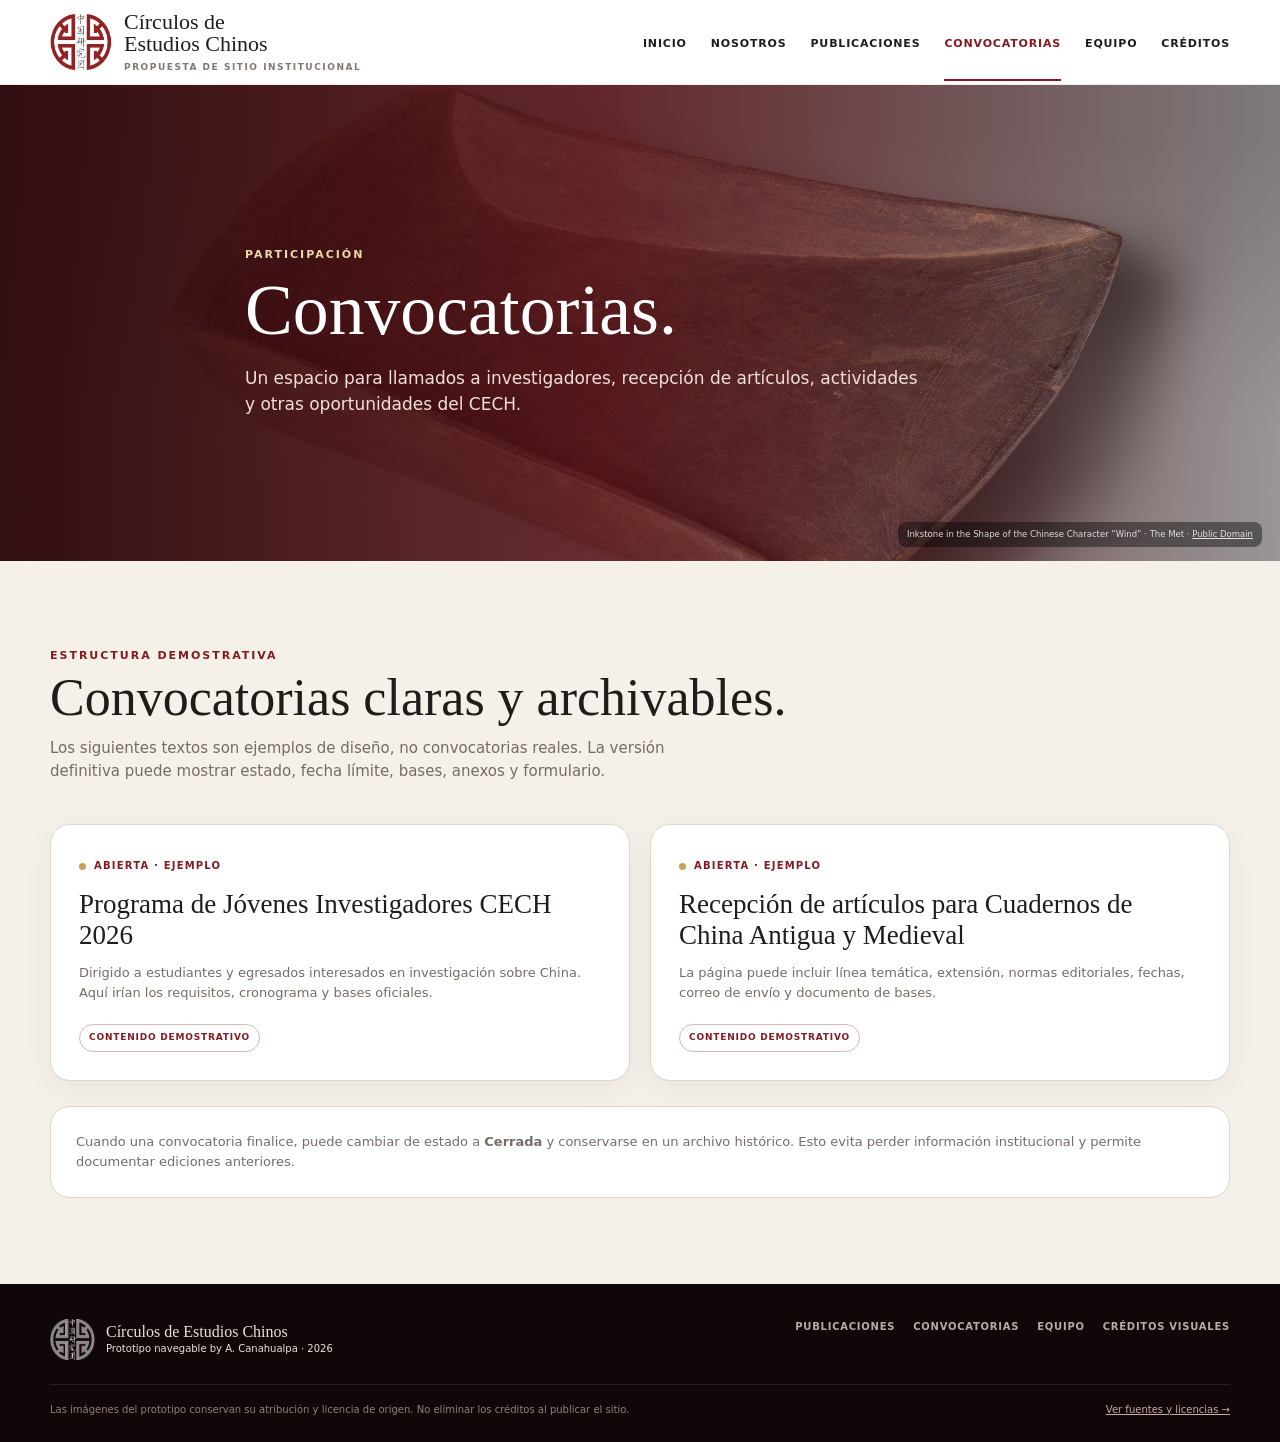
==== convocatorias/index.html @ 719b8c1a "update update" ====
<!doctype html>
<html lang="es">
    <head>
        <meta charset="utf-8">
        <meta name="viewport" content="width=device-width,initial-scale=1">
        <meta name="description" content="Convocatorias y oportunidades del CECH.">
        <title>Convocatorias — CECH</title>
        <link href="../assets/images/CECH-ICON.png" rel="icon">
        <link rel="stylesheet" href="../assets/css/styles.css">
    </head>
    <body>
        <header class="site-header">
            <div class="container nav">
                <a class="brand" href="index.html">
                    <img src="../assets/images/Logo-CECH-main.png" alt="Logo CECH">
                    <div class="brand-name">
                        Círculos de<br>Estudios Chinos<small>Propuesta de sitio institucional</small>
                    </div>
                </a>
                <button class="menu-btn" aria-label="Abrir menú">☰</button>
                <nav class="navlinks">
                    <a href="../" class="">Inicio</a>
                    <a href="../#nosotros" class="">Nosotros</a>
                    <a href="../publicaciones/" class="">Publicaciones</a>
                    <a href="../convocatorias/" class="active">Convocatorias</a>
                    <a href="../equipo/" class="">Equipo</a>
                    <a href="../creditos/" class="">Créditos</a>
                </nav>
            </div>
        </header>
        <main>
            <section class="page-hero">
                <img class="backdrop" src="../assets/images/tintero-caracter-viento.jpg" alt="Tintero chino en forma del carácter Viento">
                <div class="container page-hero-content">
                    <div class="kicker">Participación</div>
                    <h1>Convocatorias.</h1>
                    <p>Un espacio para llamados a investigadores, recepción de artículos, actividades y otras 
                        oportunidades del CECH.</p>
                </div>
                <div class="page-credit">Inkstone in the Shape of the Chinese Character “Wind” · The Met · 
                    <a href="https://www.metmuseum.org/art/collection/search/41873" target="_blank">Public Domain</a>
                </div>
            </section>
            <section class="calls-page">
                <div class="container">
                    <div class="section-head">
                        <div>
                            <div class="kicker">Estructura demostrativa</div>
                            <h2 class="section-title">Convocatorias claras y archivables.</h2>
                            <p class="section-desc">Los siguientes textos son ejemplos de diseño, no convocatorias 
                                reales. La versión definitiva puede mostrar estado, fecha límite, bases, anexos y 
                                formulario.</p>
                        </div>
                    </div>
                    <!---- Inicio de globos de texto ------------------------------------>
                    <div class="call-list">
                        <!--inicio de Primer globo de texto------------>
                        <div class="call-box">
                            <div class="status">Abierta · ejemplo</div>
                            <h2>Programa de Jóvenes Investigadores CECH 2026</h2>
                            <p>Dirigido a estudiantes y egresados interesados en investigación sobre China. Aquí 
                                irían los requisitos, cronograma y bases oficiales.</p>
                            <span class="demo" style="color:#821b22;border-color:#d9b7b9">Contenido demostrativo</span>
                        </div><!--Fin de Primer globo de texto------------>

                        <!--Inicio de Segundo globo de texto----------->
                        <div class="call-box">
                            <div class="status">Abierta · ejemplo</div>
                            <h2>Recepción de artículos para Cuadernos de China Antigua y Medieval</h2>
                            <p>La página puede incluir línea temática, extensión, normas editoriales, fechas, 
                                correo de envío y documento de bases.</p>
                            <span class="demo" style="color:#821b22;border-color:#d9b7b9">Contenido demostrativo</span>
                        </div><!--Fin de Segundo globo de texto----------->
                    
                    </div><!---- Fin de globos de texto ------------------------------------>
                    
                    <div class="info-panel">Cuando una convocatoria finalice, puede cambiar de estado a <b>Cerrada</b> y 
                        conservarse en un archivo histórico. Esto evita perder información institucional y permite documentar 
                        ediciones anteriores.</div>
                </div>
            </section>
        </main>
        <footer class="site-footer">
            <div class="container">
                <div class="footer-top">
                    <div class="footer-brand">
                        <img src="../assets/images/Logo-CECH-main.png" alt="">
                        <div><b>Círculos de Estudios Chinos</b><br>
                            <span>Prototipo navegable by A. Canahualpa · 2026</span>
                        </div>
                    </div>
                    <div class="footer-links">
                        <a href="../publicaciones/">Publicaciones</a>
                        <a href="../convocatorias/">Convocatorias</a>
                        <a href="../equipo/">Equipo</a>
                        <a href="../creditos/">Créditos visuales</a>
                    </div>
                </div>
                <div class="footer-credit-note">
                    <span>Las imágenes del prototipo conservan su atribución y licencia de origen. No eliminar 
                        los créditos al publicar el sitio.</span>
                    <span><a href="../creditos/">Ver fuentes y licencias →</a></span>
                </div>
            </div>
        </footer>
        <script src="../assets/js/main.js"></script>
    </body>
</html>
---- assets/css/styles.css ----
:root{
  --wine:#821b22;
  --wine-dark:#4b0d12;
  --wine-deep:#27080b;
  --gold:#c7a25b;
  --gold-light:#ead8ad;
  --ink:#211c19;
  --muted:#746c67;
  --paper:#f5f0e8;
  --paper-2:#ece3d7;
  --white:#fff;
  --line:#ded4ca;
  --petrol:#173f4a;
  --petrol-2:#0d2830;
  --shadow:0 24px 70px rgba(51,24,20,.14);
  --shadow-sm:0 10px 28px rgba(51,24,20,.09);
  --radius:22px;
}
*{box-sizing:border-box}
html{scroll-behavior:smooth}
body{margin:0;color:var(--ink);background:#fff;font-family:Inter,ui-sans-serif,system-ui,-apple-system,BlinkMacSystemFont,"Segoe UI",sans-serif;line-height:1.55}
img{display:block;max-width:100%}
a{color:inherit;text-decoration:none}
button{font:inherit}
.container{width:min(1180px,calc(100% - 42px));margin:auto}
.serif{font-family:Georgia,"Times New Roman",serif}
.kicker{text-transform:uppercase;letter-spacing:.18em;font-size:11px;font-weight:800;color:var(--wine)}
.muted{color:var(--muted)}

/* NAV */
.site-header{position:sticky;top:0;z-index:80;background:rgba(255,255,255,.94);backdrop-filter:blur(16px);border-bottom:1px solid rgba(130,27,34,.09)}
.nav{height:84px;display:flex;align-items:center;justify-content:space-between;gap:28px}
.brand{display:flex;align-items:center;gap:12px;min-width:275px}
.brand img{width:62px;height:62px;object-fit:contain}
.brand-name{font:22px/1 Georgia,"Times New Roman",serif}
.brand-name small{display:block;font:700 9px/1.2 Inter,ui-sans-serif,system-ui;text-transform:uppercase;letter-spacing:.17em;color:#817772;margin-top:7px}
.navlinks{display:flex;align-items:center;gap:24px;font-size:11px;text-transform:uppercase;letter-spacing:.075em;font-weight:800}
.navlinks a{padding:32px 0 27px;border-bottom:2px solid transparent;transition:.2s}
.navlinks a:hover,.navlinks a.active{color:var(--wine);border-bottom-color:var(--wine)}
.menu-btn{display:none;border:0;background:transparent;color:var(--wine);font-size:27px;cursor:pointer}

/* BUTTONS */
.actions{display:flex;gap:12px;flex-wrap:wrap}
.btn{display:inline-flex;align-items:center;justify-content:center;gap:9px;border-radius:999px;padding:13px 19px;border:1px solid transparent;text-transform:uppercase;letter-spacing:.06em;font-size:11px;font-weight:850;transition:.2s;cursor:pointer}
.btn:hover{transform:translateY(-2px)}
.btn-gold{background:var(--gold);color:#25150c}.btn-gold:hover{background:#d4b36e}
.btn-wine{background:var(--wine);color:#fff}.btn-wine:hover{background:#6d141a}
.btn-light{border-color:rgba(255,255,255,.6);color:#fff;background:rgba(255,255,255,.035)}.btn-light:hover{background:#fff;color:var(--wine)}
.btn-outline{border-color:#cdbeb5;color:var(--wine);background:#fff}.btn-outline:hover{background:#f8f1eb}

/* HERO HOME */
.home-hero{position:relative;overflow:hidden;background:var(--wine-deep);color:#fff;min-height:610px}
.home-hero:before{content:"";position:absolute;inset:0;background:linear-gradient(90deg,rgba(40,5,8,.98) 0%,rgba(101,14,20,.94) 43%,rgba(101,14,20,.45) 66%,rgba(19,6,7,.06) 100%);z-index:2}
.home-hero:after{content:"";position:absolute;inset:0;z-index:1;background-image:url('../images/patron-nubes-ming.jpg');background-size:440px auto;opacity:.055;mix-blend-mode:screen}
.hero-photo{position:absolute;right:0;top:0;width:58%;height:100%;object-fit:cover;object-position:center 41%;filter:saturate(.82) contrast(1.04)}
.hero-inner{position:relative;z-index:3;min-height:610px;display:flex;align-items:center}
.hero-copy{width:min(650px,58%);padding:70px 0}
.hero-eyebrow{display:flex;align-items:center;gap:12px;text-transform:uppercase;letter-spacing:.18em;font-size:11px;font-weight:800;color:var(--gold-light)}
.hero-eyebrow:before{content:"";width:42px;height:1px;background:var(--gold)}
.hero-copy h1{font:500 clamp(48px,5.8vw,78px)/.99 Georgia,"Times New Roman",serif;margin:22px 0 22px}
.hero-copy p{font-size:18px;max-width:570px;color:#f0ddd9;margin:0 0 30px}
.hero-credit{position:absolute;z-index:4;right:18px;bottom:16px;font-size:9px;letter-spacing:.03em;color:rgba(255,255,255,.82);background:rgba(22,5,7,.48);padding:6px 9px;border-radius:8px;backdrop-filter:blur(5px)}
.hero-credit a{text-decoration:underline;text-underline-offset:2px}

/* GENERAL SECTIONS */
section{padding:86px 0}
.section-head{display:flex;justify-content:space-between;gap:28px;align-items:end;margin-bottom:40px}
.section-title{font:500 clamp(34px,4.2vw,52px)/1.07 Georgia,"Times New Roman",serif;margin:6px 0 0}
.section-desc{max-width:630px;color:var(--muted);margin:11px 0 0;font-size:15px}
.section-link{white-space:nowrap;color:var(--wine);font-size:11px;text-transform:uppercase;letter-spacing:.08em;font-weight:850}
.section-link:hover{text-decoration:underline;text-underline-offset:4px}

/* HOME PUBLISHING HUB */
.publication-hub{background:#fff;position:relative;overflow:hidden}
.publication-hub:before{content:"";position:absolute;right:-120px;top:150px;width:430px;height:340px;background:url('../images/relieve-pabellon-han.jpg') center/cover no-repeat;opacity:.035;filter:grayscale(1)}
.hub-grid{display:grid;grid-template-columns:1.05fr 1fr 1fr;gap:20px;position:relative}
.hub-card{position:relative;min-height:420px;border-radius:22px;overflow:hidden;color:#fff;box-shadow:var(--shadow-sm);isolation:isolate}
.hub-card img{position:absolute;inset:0;width:100%;height:100%;object-fit:cover;transition:transform .5s ease;z-index:-3}
.hub-card:hover img{transform:scale(1.035)}
.hub-card:after{content:"";position:absolute;inset:0;z-index:-2;background:linear-gradient(180deg,rgba(10,7,6,.08),rgba(19,8,8,.88) 83%)}
.hub-card.wine:before{content:"";position:absolute;inset:0;z-index:-1;background:linear-gradient(120deg,rgba(113,13,20,.35),transparent 60%)}
.hub-card.petrol:before{content:"";position:absolute;inset:0;z-index:-1;background:linear-gradient(120deg,rgba(13,54,65,.58),transparent 60%)}
.hub-content{position:absolute;left:26px;right:26px;bottom:25px}
.hub-label{font-size:10px;text-transform:uppercase;letter-spacing:.14em;font-weight:850;color:var(--gold-light)}
.hub-content h3{font:500 28px/1.08 Georgia,"Times New Roman",serif;margin:8px 0 10px}
.hub-content p{font-size:13px;color:#eee4de;margin:0 0 17px}
.inline-credit{font-size:8.5px;color:rgba(255,255,255,.72);margin-top:13px;line-height:1.35}
.inline-credit a{text-decoration:underline;text-underline-offset:2px}
.network-chip{position:absolute;right:18px;top:18px;width:118px;height:82px;border:1px solid rgba(255,255,255,.28);border-radius:14px;overflow:hidden;background:#050a0c;box-shadow:0 8px 25px rgba(0,0,0,.25)}
.network-chip img{width:100%;height:100%;object-fit:cover;position:static;transform:none!important}

/* ABOUT / VALUES */
.about{background:var(--paper);position:relative;overflow:hidden}
.about:after{content:"";position:absolute;left:-20px;bottom:-90px;width:540px;height:650px;background:url('../images/paisaje-montanas-nubes.jpg') center/cover no-repeat;opacity:.07;filter:sepia(.2)}
.about-grid{display:grid;grid-template-columns:.9fr 1.1fr;gap:65px;align-items:center;position:relative;z-index:2}
.art-panel{min-height:520px;border-radius:28px;overflow:hidden;position:relative;box-shadow:var(--shadow);background:#dbd0c3}
.art-panel img{width:100%;height:100%;position:absolute;inset:0;object-fit:cover}
.art-panel:after{content:"";position:absolute;inset:0;border:1px solid rgba(255,255,255,.45);margin:20px;border-radius:20px}
.art-caption{position:absolute;left:18px;right:18px;bottom:18px;background:rgba(28,20,17,.72);color:#fff;padding:10px 13px;border-radius:11px;font-size:9px;z-index:2;backdrop-filter:blur(6px)}
.art-caption a{text-decoration:underline;text-underline-offset:2px}
.about-copy p{font-size:17px;color:#5d554f}
.value-grid{display:grid;grid-template-columns:1fr 1fr;gap:14px;margin-top:28px}
.value{padding:18px;border:1px solid #d9cec2;border-radius:16px;background:rgba(255,255,255,.54)}
.value b{font:500 18px/1.15 Georgia,"Times New Roman",serif;color:var(--wine);display:block;margin-bottom:5px}
.value span{font-size:12px;color:var(--muted)}

/* CALLS HOME */
.calls-home{background:#16080a;color:#fff;position:relative;overflow:hidden}
.calls-home:before{content:"";position:absolute;inset:0;background:url('../images/tintero-caracter-viento.jpg') right 12% center/470px auto no-repeat;opacity:.10;filter:grayscale(1)}
.calls-home .kicker{color:var(--gold-light)}
.calls-home .section-desc{color:#c7b7b2}
.call-grid{display:grid;grid-template-columns:1.25fr .75fr;gap:20px;position:relative}
.call-card{border:1px solid rgba(255,255,255,.13);background:rgba(255,255,255,.055);border-radius:21px;padding:30px;backdrop-filter:blur(4px)}
.status{display:inline-flex;align-items:center;gap:8px;color:#e5c886;text-transform:uppercase;letter-spacing:.12em;font-size:10px;font-weight:850}
.status:before{content:"";width:7px;height:7px;background:var(--gold);border-radius:50%}
.call-card h3{font:500 31px/1.13 Georgia,"Times New Roman",serif;margin:13px 0 10px}
.call-card p{color:#c9bbb7;font-size:14px}
.demo{display:inline-flex;border:1px solid rgba(199,162,91,.42);color:var(--gold-light);border-radius:999px;padding:6px 9px;text-transform:uppercase;font-size:9px;letter-spacing:.09em;font-weight:800;margin-top:8px}

/* PAGE HERO */
.page-hero{position:relative;overflow:hidden;min-height:390px;background:#2c0b0e;color:#fff;display:flex;align-items:end}
.page-hero .backdrop{position:absolute;inset:0;width:100%;height:100%;object-fit:cover;filter:saturate(.78)}
.page-hero:after{content:"";position:absolute;inset:0;background:linear-gradient(90deg,rgba(43,7,10,.96),rgba(84,13,18,.82) 47%,rgba(25,11,12,.25))}
.page-hero-content{position:relative;z-index:2;padding:75px 0 58px;max-width:790px}
.page-hero .kicker{color:var(--gold-light)}
.page-hero h1{font:500 clamp(45px,5.6vw,72px)/1 Georgia,"Times New Roman",serif;margin:12px 0 18px}
.page-hero p{font-size:17px;color:#f0dfda;max-width:680px;margin:0}
.page-credit{position:absolute;z-index:3;right:18px;bottom:14px;font-size:8.5px;color:rgba(255,255,255,.82);background:rgba(0,0,0,.42);padding:6px 9px;border-radius:8px}
.page-credit a{text-decoration:underline}

/* PUBLICATIONS PAGE */
.pub-intro{background:var(--paper)}
.pub-types{display:grid;grid-template-columns:.85fr 1.15fr;gap:22px}
.type-card{border-radius:24px;overflow:hidden;position:relative;min-height:380px;color:#fff;box-shadow:var(--shadow-sm)}
.type-card img{position:absolute;inset:0;width:100%;height:100%;object-fit:cover}
.type-card:after{content:"";position:absolute;inset:0;background:linear-gradient(180deg,transparent,rgba(28,8,10,.92))}
.type-body{position:absolute;z-index:2;left:28px;right:28px;bottom:26px}
.type-body h2{font:500 34px/1 Georgia,"Times New Roman",serif;margin:8px 0 11px}
.type-body p{font-size:13px;color:#eee2dd;max-width:580px}
.series-section{position:relative;overflow:hidden;background:#fff}
.series-section:before{content:"";position:absolute;left:-140px;bottom:-80px;width:510px;height:390px;background:url('../images/relieve-pabellon-han.jpg') center/cover no-repeat;opacity:.035}
.series-list{display:grid;gap:28px;position:relative}
.series-row{display:grid;grid-template-columns:.9fr 1.1fr;min-height:385px;border:1px solid var(--line);border-radius:24px;overflow:hidden;background:#fff;box-shadow:var(--shadow-sm)}
.series-row.reverse{grid-template-columns:1.1fr .9fr}.series-row.reverse .series-image{order:2}
.series-image{position:relative;overflow:hidden;background:#ddd}
.series-image>img{width:100%;height:100%;object-fit:cover;position:absolute;inset:0}
.series-image:after{content:"";position:absolute;inset:0;background:linear-gradient(180deg,transparent 55%,rgba(23,10,8,.72))}
.series-image .inline-credit{position:absolute;left:15px;right:15px;bottom:12px;z-index:2}
.series-copy{padding:45px 46px;display:flex;flex-direction:column;justify-content:center}
.series-copy h2{font:500 36px/1.05 Georgia,"Times New Roman",serif;margin:9px 0 15px}
.series-copy p{color:var(--muted);font-size:15px}
.tags{display:flex;gap:7px;flex-wrap:wrap;margin:10px 0 22px}
.tag{border:1px solid #d7cbbf;color:#635853;padding:6px 9px;border-radius:999px;font-size:10px;font-weight:750}
.series-copy .meta{font-size:11px;color:#897f79;margin-bottom:17px}
.archive{background:var(--paper)}
.archive-grid{display:grid;grid-template-columns:repeat(2,1fr);gap:22px}
.issue-card{background:#fff;border:1px solid var(--line);border-radius:21px;overflow:hidden;display:grid;grid-template-columns:255px 1fr;box-shadow:0 8px 30px rgba(44,22,18,.06)}
.issue-cover{background:linear-gradient(180deg,#f8f4ef,#ebe2d7);min-height:380px;display:flex;align-items:center;justify-content:center;padding:16px}.issue-cover img{width:100%;height:100%;object-fit:contain;object-position:center;filter:drop-shadow(0 14px 28px rgba(44,22,18,.12))}
.issue-body{padding:27px;display:flex;flex-direction:column}
.issue-series{font-size:9px;color:var(--wine);text-transform:uppercase;letter-spacing:.11em;font-weight:850}
.issue-body h3{font:500 24px/1.12 Georgia,"Times New Roman",serif;margin:8px 0 12px}
.issue-body p{font-size:12.5px;color:var(--muted)}
.issue-meta{font-size:11px;color:#8b817b;margin-top:auto;padding-top:13px}
.issue-actions{display:flex;gap:9px;flex-wrap:wrap;margin-top:16px}

/* SERIES PAGES */
.series-hero{min-height:480px}
.series-summary{background:#fff;position:relative;overflow:hidden}
.series-summary.antigua:after{content:"";position:absolute;right:-50px;bottom:-120px;width:470px;height:470px;background:url('../images/teja-han.png') center/contain no-repeat;opacity:.055}
.series-summary.micro:after{content:"";position:absolute;right:-60px;bottom:-70px;width:520px;height:390px;background:url('../images/red-social-visualizacion.png') center/contain no-repeat;opacity:.045}
.summary-grid{display:grid;grid-template-columns:1fr .85fr;gap:60px;align-items:start;position:relative;z-index:2}
.lede{font:500 29px/1.28 Georgia,"Times New Roman",serif;color:#3a302b;margin-top:0}
.body-copy{font-size:16px;color:#635b56}
.side-note{padding:24px;border-left:3px solid var(--gold);background:var(--paper);border-radius:0 18px 18px 0}
.side-note h3{font:500 22px/1.1 Georgia,"Times New Roman",serif;margin:0 0 10px;color:var(--wine)}
.side-note p{font-size:13px;color:var(--muted);margin:0}
.series-feature{background:var(--paper)}
.feature-grid{display:grid;grid-template-columns:330px 1fr;gap:52px;align-items:center}
.feature-cover{border-radius:17px;overflow:hidden;box-shadow:var(--shadow);border:1px solid #d9cdc1}.feature-cover img{width:100%;height:auto}
.feature-copy h2{font:500 41px/1.08 Georgia,"Times New Roman",serif;margin:7px 0 15px}
.feature-copy p{color:var(--muted);font-size:15px}
.feature-meta{display:grid;grid-template-columns:130px 1fr;gap:7px 20px;margin:22px 0;font-size:12px}
.feature-meta b{color:#554944}.feature-meta span{color:#827872}
.visual-notes{background:#fff}
.visual-grid{display:grid;grid-template-columns:repeat(3,1fr);gap:18px}
.visual-card{border:1px solid var(--line);border-radius:18px;overflow:hidden;background:#fff}
.visual-card .pic{height:210px;position:relative;overflow:hidden;background:#ddd}
.visual-card .pic img{width:100%;height:100%;object-fit:cover}
.visual-card .text{padding:18px}.visual-card h3{font:500 20px/1.1 Georgia,"Times New Roman",serif;margin:0 0 7px}.visual-card p{font-size:12px;color:var(--muted);margin:0}
.visual-card .credit-dark{font-size:8px;color:#827872;margin-top:12px}.visual-card .credit-dark a{text-decoration:underline}
.network-panel{background:#081116;position:relative}.network-panel img{object-fit:contain!important;padding:6px}

/* CONVOCATORIAS PAGE */
.calls-page{background:var(--paper)}
.call-list{display:grid;grid-template-columns:1fr 1fr;gap:20px}
.call-box{background:#fff;border:1px solid var(--line);border-radius:20px;padding:28px;box-shadow:0 8px 28px rgba(44,22,18,.05)}
.call-box h2{font:500 27px/1.12 Georgia,"Times New Roman",serif;margin:12px 0 10px}.call-box p{color:var(--muted);font-size:13px}.call-box .status{color:var(--wine)}
.info-panel{margin-top:25px;border-radius:20px;background:#fff;border:1px solid var(--line);padding:25px;color:var(--muted);font-size:13px}

/* TEAM */
.team-page{background:#fff}
.team-note{max-width:760px;color:var(--muted);margin-bottom:30px}
.team-grid{display:grid;grid-template-columns:repeat(3,1fr);gap:19px}
.team-card{border:1px solid var(--line);border-radius:20px;padding:26px;background:#fff;box-shadow:0 7px 24px rgba(44,22,18,.045)}
.avatar{width:74px;height:74px;border-radius:50%;display:grid;place-items:center;background:linear-gradient(145deg,#e7d5bd,#c7a25b);color:var(--wine);font:500 26px Georgia,"Times New Roman",serif;margin-bottom:18px}
.team-card h3{font:500 22px/1.1 Georgia,"Times New Roman",serif;margin:0 0 5px}.role{font-size:10px;text-transform:uppercase;letter-spacing:.1em;font-weight:850;color:var(--wine)}.team-card p{font-size:12px;color:var(--muted)}

/* CREDITS */
.credits{background:var(--paper)}
.credit-intro{max-width:800px;color:var(--muted);font-size:15px;margin-bottom:32px}
.credit-list{display:grid;gap:14px}
.credit-item{display:grid;grid-template-columns:150px 1fr;gap:22px;background:#fff;border:1px solid var(--line);border-radius:17px;padding:15px}
.credit-thumb{height:108px;border-radius:11px;overflow:hidden;background:#ddd}.credit-thumb img{width:100%;height:100%;object-fit:cover}
.credit-info h3{font:500 19px/1.1 Georgia,"Times New Roman",serif;margin:3px 0 7px}.credit-info p{font-size:12px;color:var(--muted);margin:4px 0}.license{display:inline-block;margin-top:4px;border:1px solid #dacdc1;border-radius:999px;padding:4px 8px;font-size:9px;font-weight:800;color:var(--wine)}
.credit-info a{color:var(--wine);text-decoration:underline;text-underline-offset:2px}

/* FOOTER */
.site-footer{background:#120708;color:#b9aba6;padding:35px 0 25px;font-size:10px}
.footer-top{display:flex;justify-content:space-between;gap:35px;align-items:flex-start}
.footer-brand{display:flex;gap:11px;align-items:center;color:#eee0db}.footer-brand img{width:45px;filter:grayscale(1) brightness(3);opacity:.75}.footer-brand b{font:500 16px Georgia,"Times New Roman",serif}.footer-links{display:flex;gap:18px;flex-wrap:wrap;text-transform:uppercase;letter-spacing:.075em;font-weight:750}.footer-links a:hover{color:#fff}.footer-credit-note{border-top:1px solid rgba(255,255,255,.09);margin-top:24px;padding-top:17px;color:#8f807b;display:flex;justify-content:space-between;gap:20px}.footer-credit-note a{color:#c8aaa3;text-decoration:underline}

/* RESPONSIVE */
@media(max-width:1000px){
  .navlinks{display:none;position:absolute;top:84px;left:0;right:0;background:#fff;flex-direction:column;align-items:flex-start;padding:20px 28px;gap:2px;box-shadow:0 14px 30px rgba(0,0,0,.09);border-bottom:1px solid var(--line)}.navlinks.open{display:flex}.navlinks a{padding:10px 0;border:0}.menu-btn{display:block}.brand{min-width:0}
  .home-hero:before{background:linear-gradient(90deg,rgba(40,5,8,.98),rgba(101,14,20,.91) 60%,rgba(52,8,11,.58))}.hero-photo{width:72%;opacity:.55}.hero-copy{width:80%}
  .hub-grid{grid-template-columns:1fr 1fr}.hub-card:first-child{grid-column:1/-1;min-height:340px}.about-grid,.pub-types,.summary-grid{grid-template-columns:1fr}.art-panel{min-height:430px}.call-grid{grid-template-columns:1fr}.series-row,.series-row.reverse{grid-template-columns:1fr}.series-row.reverse .series-image{order:0}.series-image{min-height:320px}.archive-grid{grid-template-columns:1fr}.feature-grid{grid-template-columns:280px 1fr;gap:35px}.visual-grid{grid-template-columns:1fr 1fr}.team-grid{grid-template-columns:1fr 1fr}
}
@media(max-width:680px){
  .container{width:min(100% - 26px,1180px)}.nav{height:72px}.navlinks{top:72px}.brand img{width:52px;height:52px}.brand-name{font-size:17px}.brand-name small{display:none}
  .home-hero,.hero-inner{min-height:570px}.hero-photo{width:100%;opacity:.35;object-position:65% center}.home-hero:before{background:linear-gradient(90deg,rgba(47,7,10,.96),rgba(103,15,21,.78))}.hero-copy{width:100%;padding:65px 0}.hero-copy h1{font-size:46px}.hero-copy p{font-size:15px}.hero-credit{font-size:7.5px;max-width:70%;text-align:right}
  section{padding:67px 0}.section-head{align-items:flex-start;flex-direction:column}.hub-grid{grid-template-columns:1fr}.hub-card:first-child{grid-column:auto}.hub-card{min-height:390px}.about-grid{gap:35px}.art-panel{min-height:360px}.value-grid{grid-template-columns:1fr}
  .page-hero{min-height:350px}.page-hero-content{padding:62px 0 52px}.page-hero h1{font-size:43px}.page-credit{font-size:7px;max-width:80%;text-align:right}
  .series-copy{padding:29px 25px}.series-copy h2{font-size:30px}.issue-card{grid-template-columns:1fr}.issue-cover{height:auto;min-height:0;padding:18px}.issue-cover img{max-height:none;aspect-ratio:auto}.feature-grid{grid-template-columns:1fr}.feature-cover{max-width:310px}.feature-copy h2{font-size:34px}.feature-meta{grid-template-columns:100px 1fr}.visual-grid,.call-list,.team-grid{grid-template-columns:1fr}.credit-item{grid-template-columns:1fr}.credit-thumb{height:170px}.footer-top,.footer-credit-note{flex-direction:column}
}
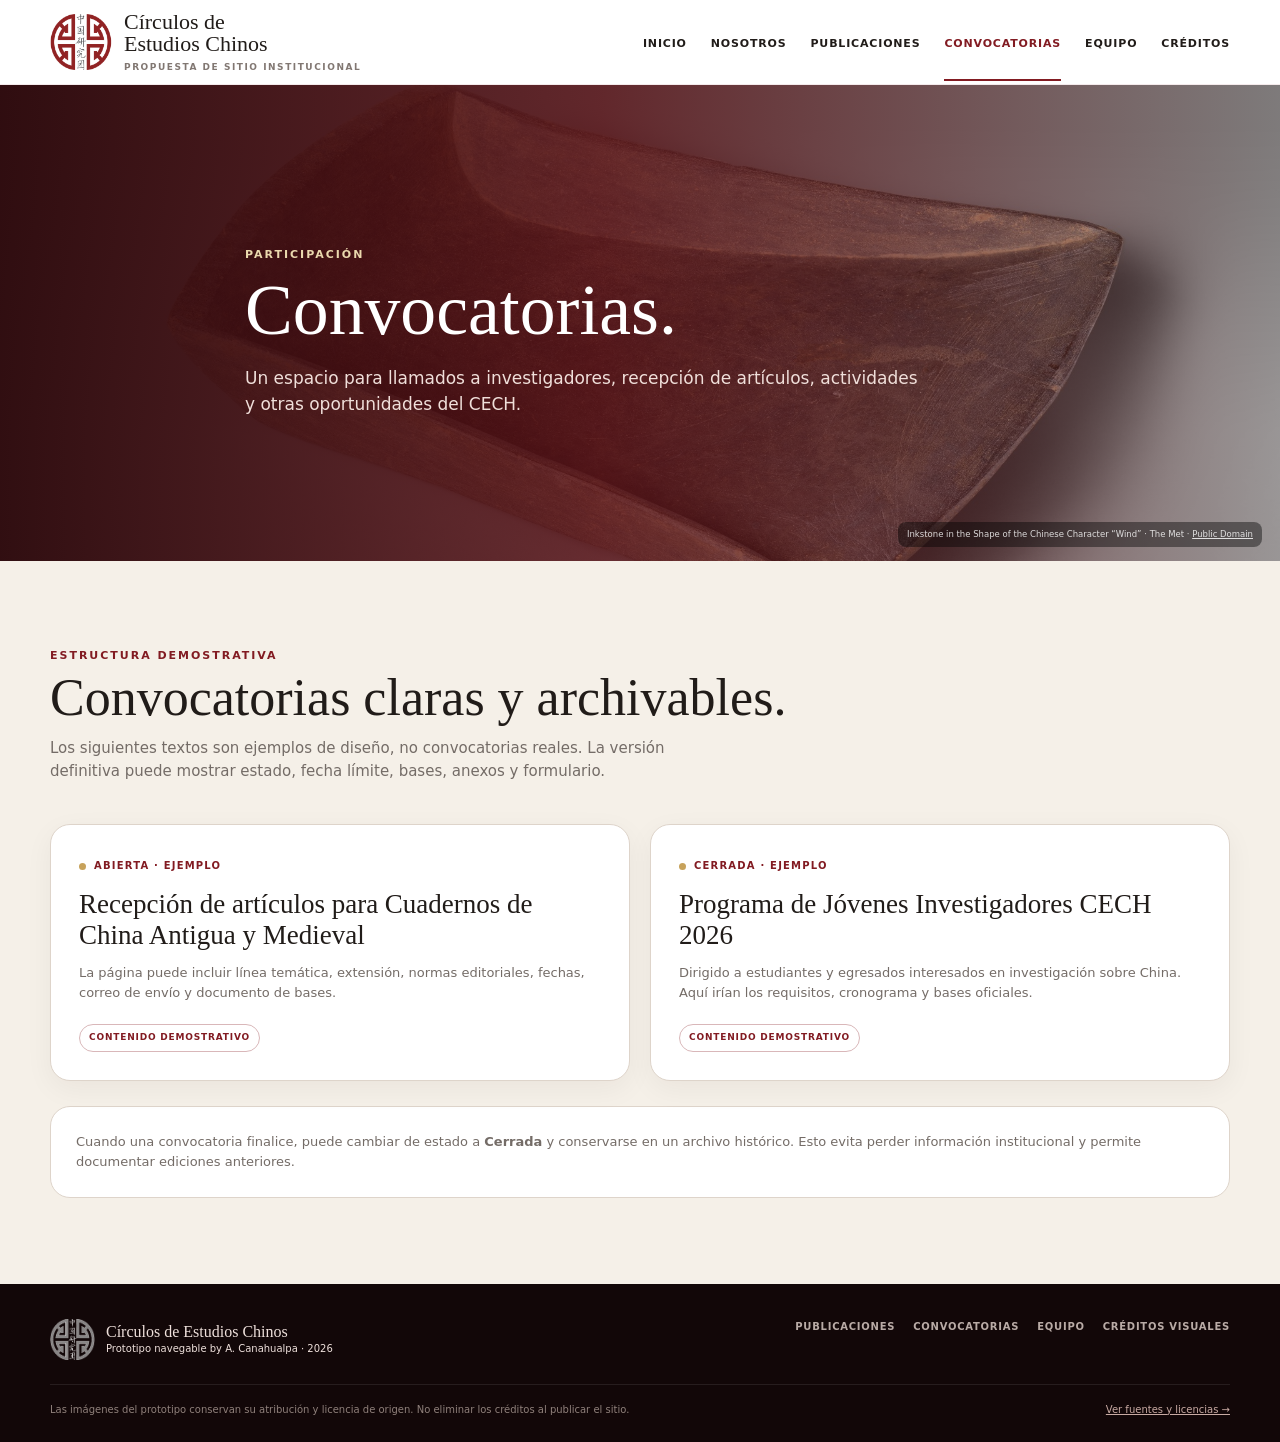
==== commit 61504f33: "update update" ====
--- a/convocatorias/index.html
+++ b/convocatorias/index.html
@@ -57,18 +57,18 @@
                         <!--inicio de Primer globo de texto------------>
                         <div class="call-box">
                             <div class="status">Abierta · ejemplo</div>
-                            <h2>Programa de Jóvenes Investigadores CECH 2026</h2>
-                            <p>Dirigido a estudiantes y egresados interesados en investigación sobre China. Aquí 
-                                irían los requisitos, cronograma y bases oficiales.</p>
+                            <h2>Recepción de artículos para Cuadernos de China Antigua y Medieval</h2>
+                            <p>La página puede incluir línea temática, extensión, normas editoriales, fechas, 
+                                correo de envío y documento de bases.</p>
                             <span class="demo" style="color:#821b22;border-color:#d9b7b9">Contenido demostrativo</span>
                         </div><!--Fin de Primer globo de texto------------>
 
                         <!--Inicio de Segundo globo de texto----------->
                         <div class="call-box">
-                            <div class="status">Abierta · ejemplo</div>
-                            <h2>Recepción de artículos para Cuadernos de China Antigua y Medieval</h2>
-                            <p>La página puede incluir línea temática, extensión, normas editoriales, fechas, 
-                                correo de envío y documento de bases.</p>
+                            <div class="status">Cerrada · ejemplo</div>
+                            <h2>Programa de Jóvenes Investigadores CECH 2026</h2>
+                            <p>Dirigido a estudiantes y egresados interesados en investigación sobre China. Aquí 
+                                irían los requisitos, cronograma y bases oficiales.</p>
                             <span class="demo" style="color:#821b22;border-color:#d9b7b9">Contenido demostrativo</span>
                         </div><!--Fin de Segundo globo de texto----------->
                     
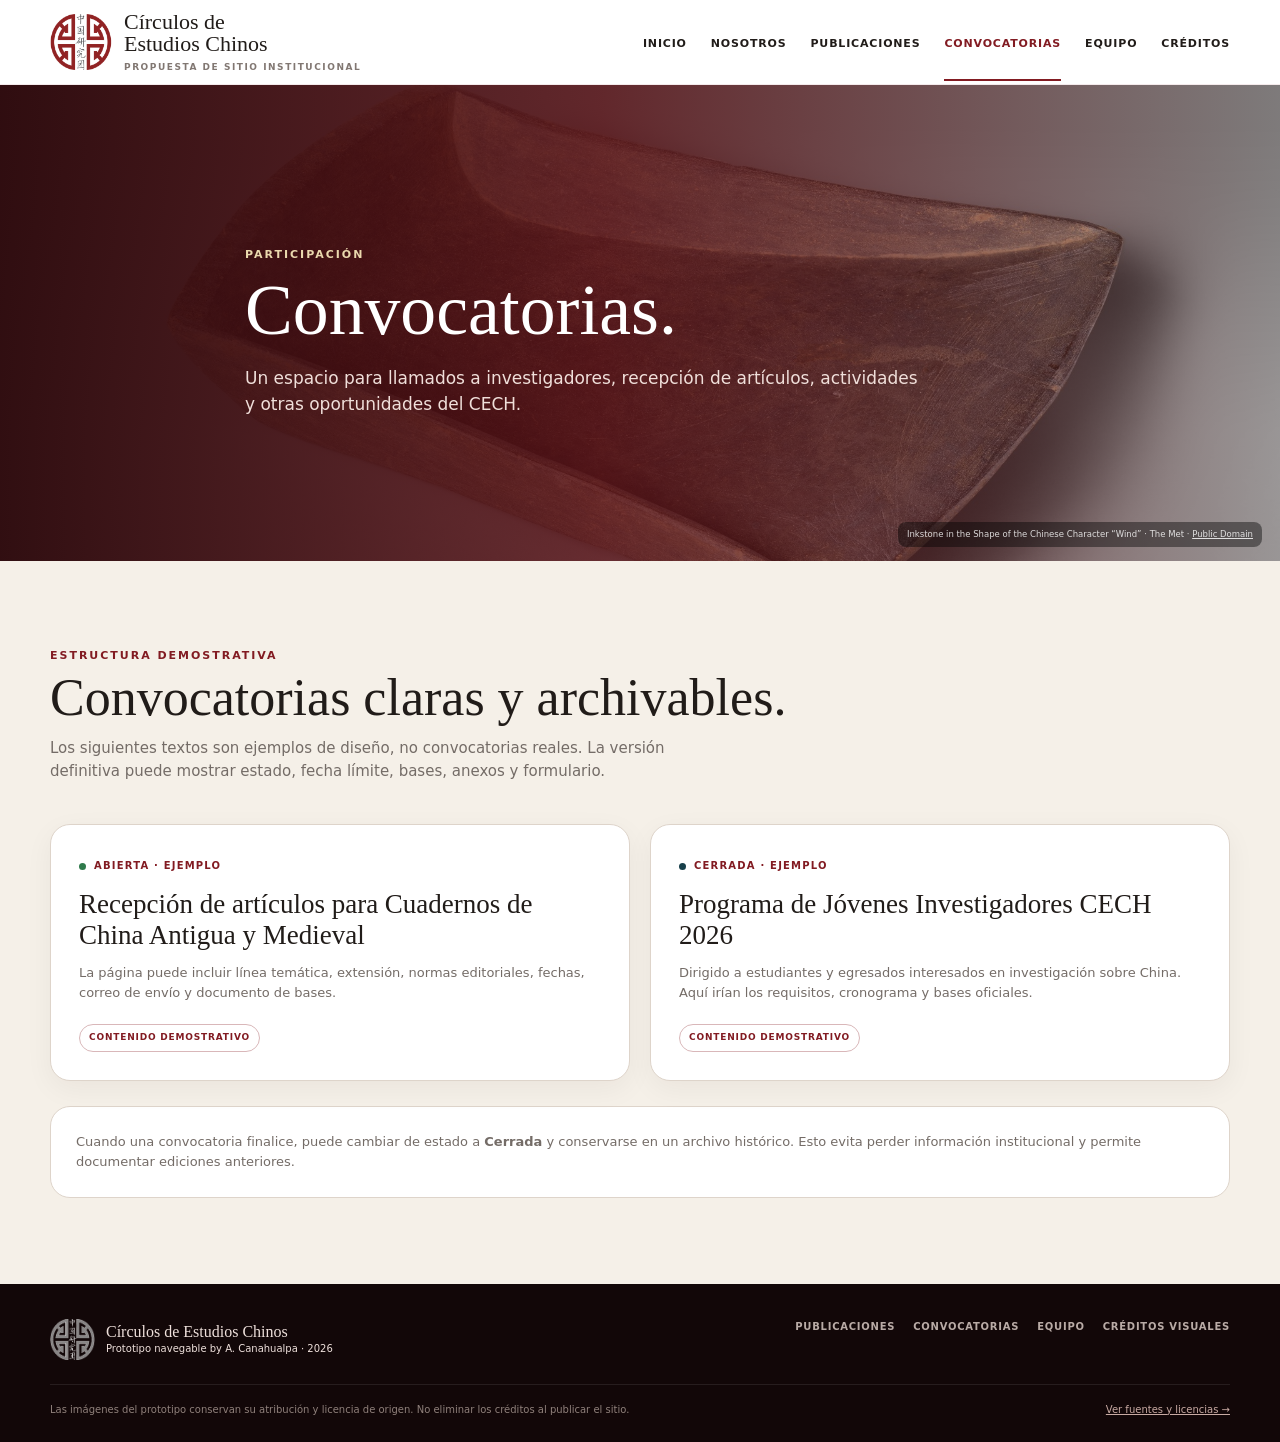
==== commit 9bf54794: "cambuio cambio" ====
--- a/convocatorias/index.html
+++ b/convocatorias/index.html
@@ -56,7 +56,7 @@
                     <div class="call-list">
                         <!--inicio de Primer globo de texto------------>
                         <div class="call-box">
-                            <div class="status">Abierta · ejemplo</div>
+                            <div class="status is-open">Abierta · ejemplo</div>
                             <h2>Recepción de artículos para Cuadernos de China Antigua y Medieval</h2>
                             <p>La página puede incluir línea temática, extensión, normas editoriales, fechas, 
                                 correo de envío y documento de bases.</p>
@@ -65,7 +65,7 @@
 
                         <!--Inicio de Segundo globo de texto----------->
                         <div class="call-box">
-                            <div class="status">Cerrada · ejemplo</div>
+                            <div class="status is-closed">Cerrada · ejemplo</div>
                             <h2>Programa de Jóvenes Investigadores CECH 2026</h2>
                             <p>Dirigido a estudiantes y egresados interesados en investigación sobre China. Aquí 
                                 irían los requisitos, cronograma y bases oficiales.</p>
--- a/assets/css/styles.css
+++ b/assets/css/styles.css
@@ -72,7 +72,7 @@
 
 /* HOME PUBLISHING HUB */
 .publication-hub{background:#fff;position:relative;overflow:hidden}
-.publication-hub:before{content:"";position:absolute;right:-120px;top:150px;width:430px;height:340px;background:url('../images/relieve-pabellon-han.jpg') center/cover no-repeat;opacity:.035;filter:grayscale(1)}
+.publication-hub:before{content:"";position:absolute;right:-120px;top:150px;width:430px;height:340px;background:url('../images/relieve-pabellon-han.jpg') center/cover no-repeat;opacity:.035;filter:grayscale(1);pointer-events:none}
 .hub-grid{display:grid;grid-template-columns:1.05fr 1fr 1fr;gap:20px;position:relative}
 .hub-card{position:relative;min-height:420px;border-radius:22px;overflow:hidden;color:#fff;box-shadow:var(--shadow-sm);isolation:isolate}
 .hub-card img{position:absolute;inset:0;width:100%;height:100%;object-fit:cover;transition:transform .5s ease;z-index:-3}
@@ -106,7 +106,7 @@
 
 /* CALLS HOME */
 .calls-home{background:#16080a;color:#fff;position:relative;overflow:hidden}
-.calls-home:before{content:"";position:absolute;inset:0;background:url('../images/tintero-caracter-viento.jpg') right 12% center/470px auto no-repeat;opacity:.10;filter:grayscale(1)}
+.calls-home:before{content:"";position:absolute;inset:0;background:url('../images/tintero-caracter-viento.jpg') right 12% center/470px auto no-repeat;opacity:.10;filter:grayscale(1);pointer-events:none}
 .calls-home .kicker{color:var(--gold-light)}
 .calls-home .section-desc{color:#c7b7b2}
 .call-grid{display:grid;grid-template-columns:1.25fr .75fr;gap:20px;position:relative}
@@ -195,6 +195,10 @@
 .call-list{display:grid;grid-template-columns:1fr 1fr;gap:20px}
 .call-box{background:#fff;border:1px solid var(--line);border-radius:20px;padding:28px;box-shadow:0 8px 28px rgba(44,22,18,.05)}
 .call-box h2{font:500 27px/1.12 Georgia,"Times New Roman",serif;margin:12px 0 10px}.call-box p{color:var(--muted);font-size:13px}.call-box .status{color:var(--wine)}
+.call-box .status{display:inline-flex;align-items:center;gap:8px}
+.call-box .status:before{content:"";width:7px;height:7px;border-radius:50%;background:var(--muted)}
+.call-box .status.is-open:before{background:#2f7a4b}
+.call-box .status.is-closed:before{background:var(--petrol)}
 .info-panel{margin-top:25px;border-radius:20px;background:#fff;border:1px solid var(--line);padding:25px;color:var(--muted);font-size:13px}
 
 /* TEAM */
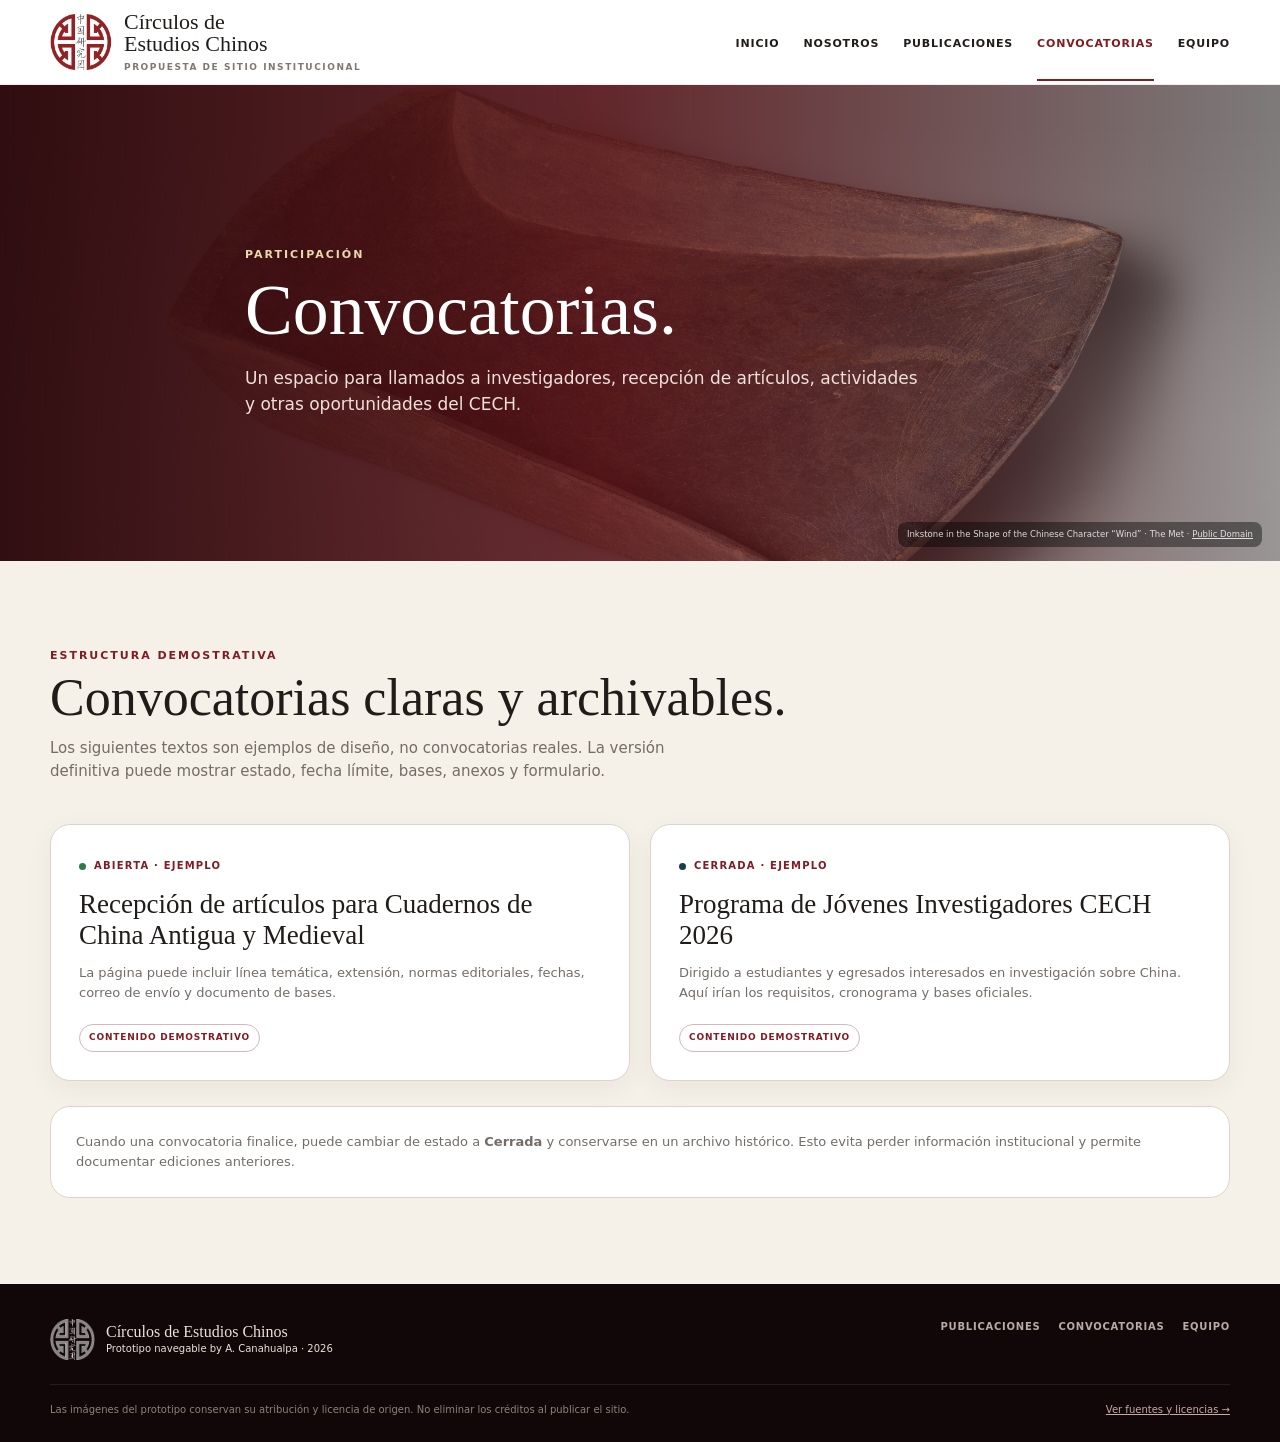
==== commit 7adbf5ab: "8update creditos creditos" ====
--- a/convocatorias/index.html
+++ b/convocatorias/index.html
@@ -11,7 +11,7 @@
     <body>
         <header class="site-header">
             <div class="container nav">
-                <a class="brand" href="index.html">
+                <a class="brand" href="./">
                     <img src="../assets/images/Logo-CECH-main.png" alt="Logo CECH">
                     <div class="brand-name">
                         Círculos de<br>Estudios Chinos<small>Propuesta de sitio institucional</small>
@@ -24,7 +24,7 @@
                     <a href="../publicaciones/" class="">Publicaciones</a>
                     <a href="../convocatorias/" class="active">Convocatorias</a>
                     <a href="../equipo/" class="">Equipo</a>
-                    <a href="../creditos/" class="">Créditos</a>
+                    <!---<a href="../creditos/" class="">Créditos</a>--->
                 </nav>
             </div>
         </header>
@@ -93,7 +93,7 @@
                         <a href="../publicaciones/">Publicaciones</a>
                         <a href="../convocatorias/">Convocatorias</a>
                         <a href="../equipo/">Equipo</a>
-                        <a href="../creditos/">Créditos visuales</a>
+                        <!---<a href="../creditos">Créditos visuales</a>--->
                     </div>
                 </div>
                 <div class="footer-credit-note">
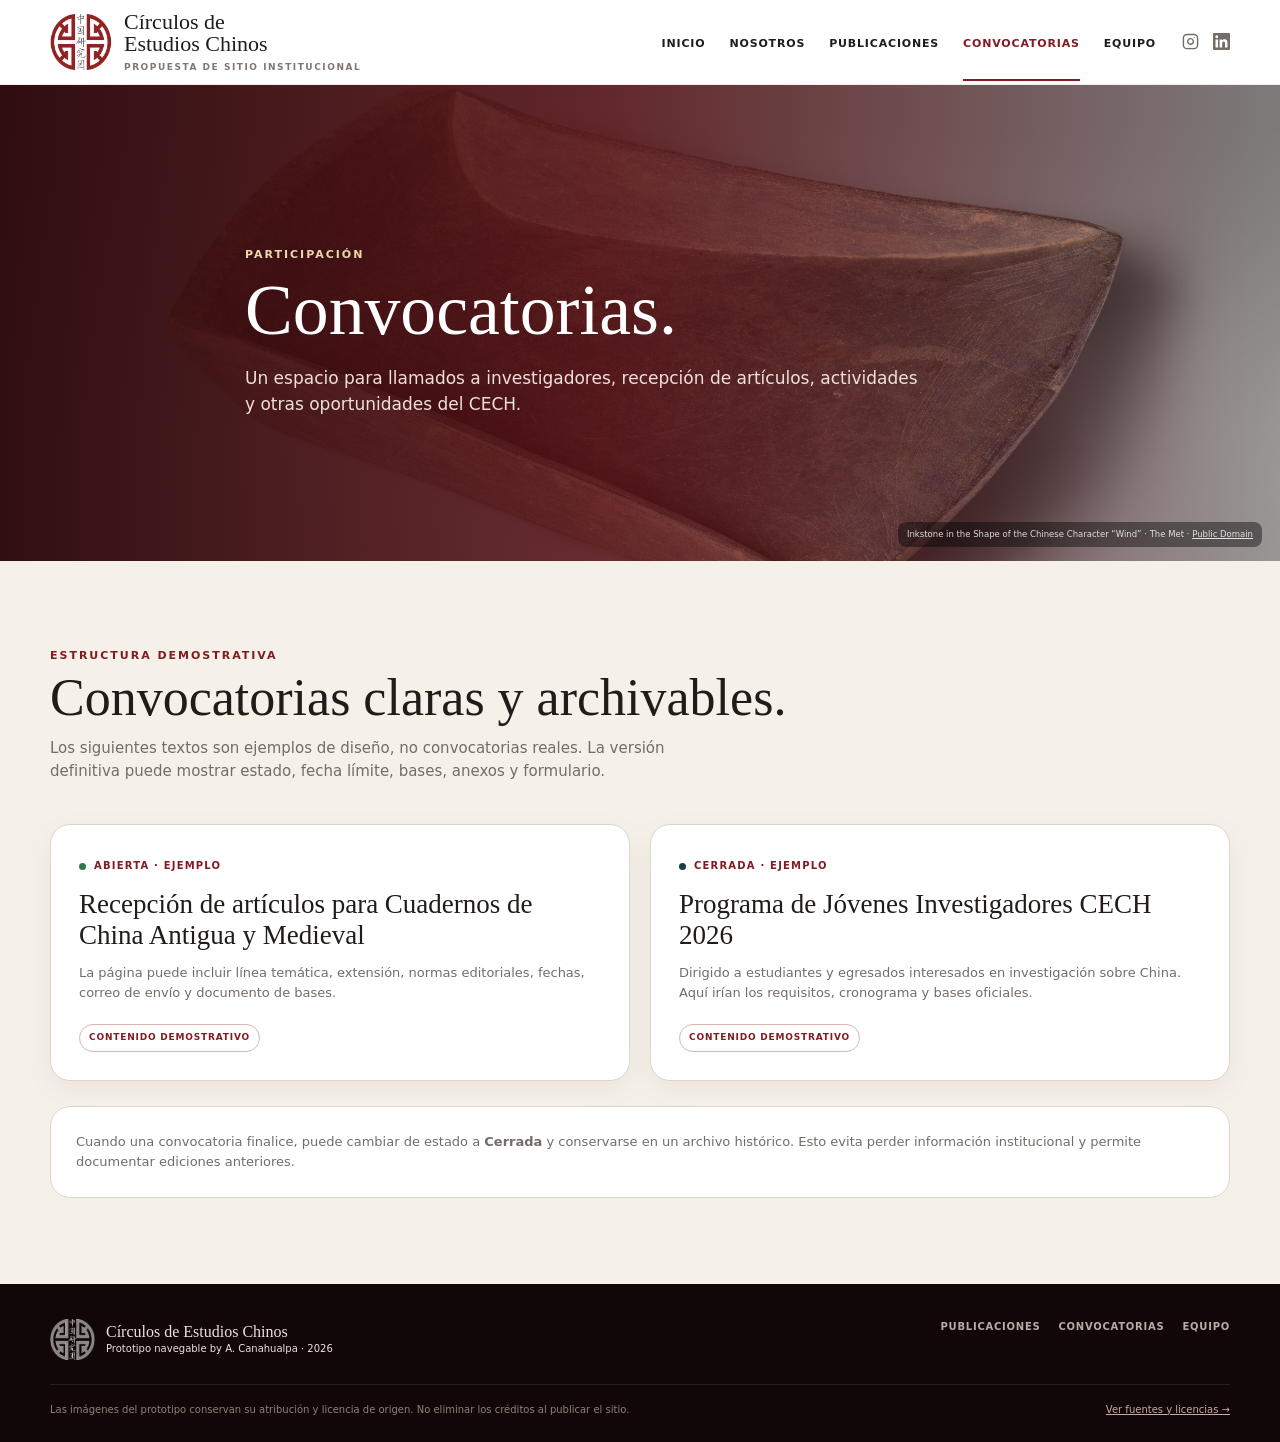
==== commit 8a6be6f1: "update IG ipg" ====
--- a/convocatorias/index.html
+++ b/convocatorias/index.html
@@ -24,6 +24,14 @@
                     <a href="../publicaciones/" class="">Publicaciones</a>
                     <a href="../convocatorias/" class="active">Convocatorias</a>
                     <a href="../equipo/" class="">Equipo</a>
+                    <div class="social-links">
+                    <a href="https://www.instagram.com/cechpucp/" target="_blank" rel="noopener" aria-label="Instagram del CECH">
+                        <svg viewBox="0 0 24 24" fill="none" stroke="currentColor" stroke-width="2" stroke-linecap="round" stroke-linejoin="round"><rect x="2" y="2" width="20" height="20" rx="5" ry="5"/><path d="M16 11.37A4 4 0 1 1 12.63 8 4 4 0 0 1 16 11.37z"/><line x1="17.5" y1="6.5" x2="17.5" y2="6.5"/></svg>
+                    </a>
+                    <a href="https://www.linkedin.com/company/círculo-de-estudios-chinos-sección-derecho/" target="_blank" rel="noopener" aria-label="LinkedIn del CECH">
+                        <svg viewBox="0 0 24 24" fill="currentColor"><path d="M20.447 20.452h-3.554v-5.569c0-1.328-.027-3.037-1.852-3.037-1.853 0-2.136 1.445-2.136 2.939v5.667H9.351V9h3.414v1.561h.046c.477-.9 1.637-1.85 3.37-1.85 3.601 0 4.267 2.37 4.267 5.455v6.286zM5.337 7.433c-1.144 0-2.063-.926-2.063-2.065 0-1.138.92-2.063 2.063-2.063 1.14 0 2.064.925 2.064 2.063 0 1.139-.925 2.065-2.064 2.065zm1.782 13.019H3.555V9h3.564v11.452zM22.225 0H1.771C.792 0 0 .774 0 1.729v20.542C0 23.227.792 24 1.771 24h20.451C23.2 24 24 23.227 24 22.271V1.729C24 .774 23.2 0 22.222 0h.003z"/></svg>
+                    </a>
+                </div>
                     <!---<a href="../creditos/" class="">Créditos</a>--->
                 </nav>
             </div>
--- a/assets/css/styles.css
+++ b/assets/css/styles.css
@@ -37,6 +37,10 @@
 .navlinks{display:flex;align-items:center;gap:24px;font-size:11px;text-transform:uppercase;letter-spacing:.075em;font-weight:800}
 .navlinks a{padding:32px 0 27px;border-bottom:2px solid transparent;transition:.2s}
 .navlinks a:hover,.navlinks a.active{color:var(--wine);border-bottom-color:var(--wine)}
+.social-links{display:flex;align-items:center;gap:14px;margin-left:2px}
+.social-links a{padding:0!important;border-bottom:0!important;display:flex;align-items:center;color:var(--muted)}
+.social-links a:hover{color:var(--wine);border-bottom:0!important}
+.social-links svg{width:17px;height:17px}
 .menu-btn{display:none;border:0;background:transparent;color:var(--wine);font-size:27px;cursor:pointer}
 
 /* BUTTONS */
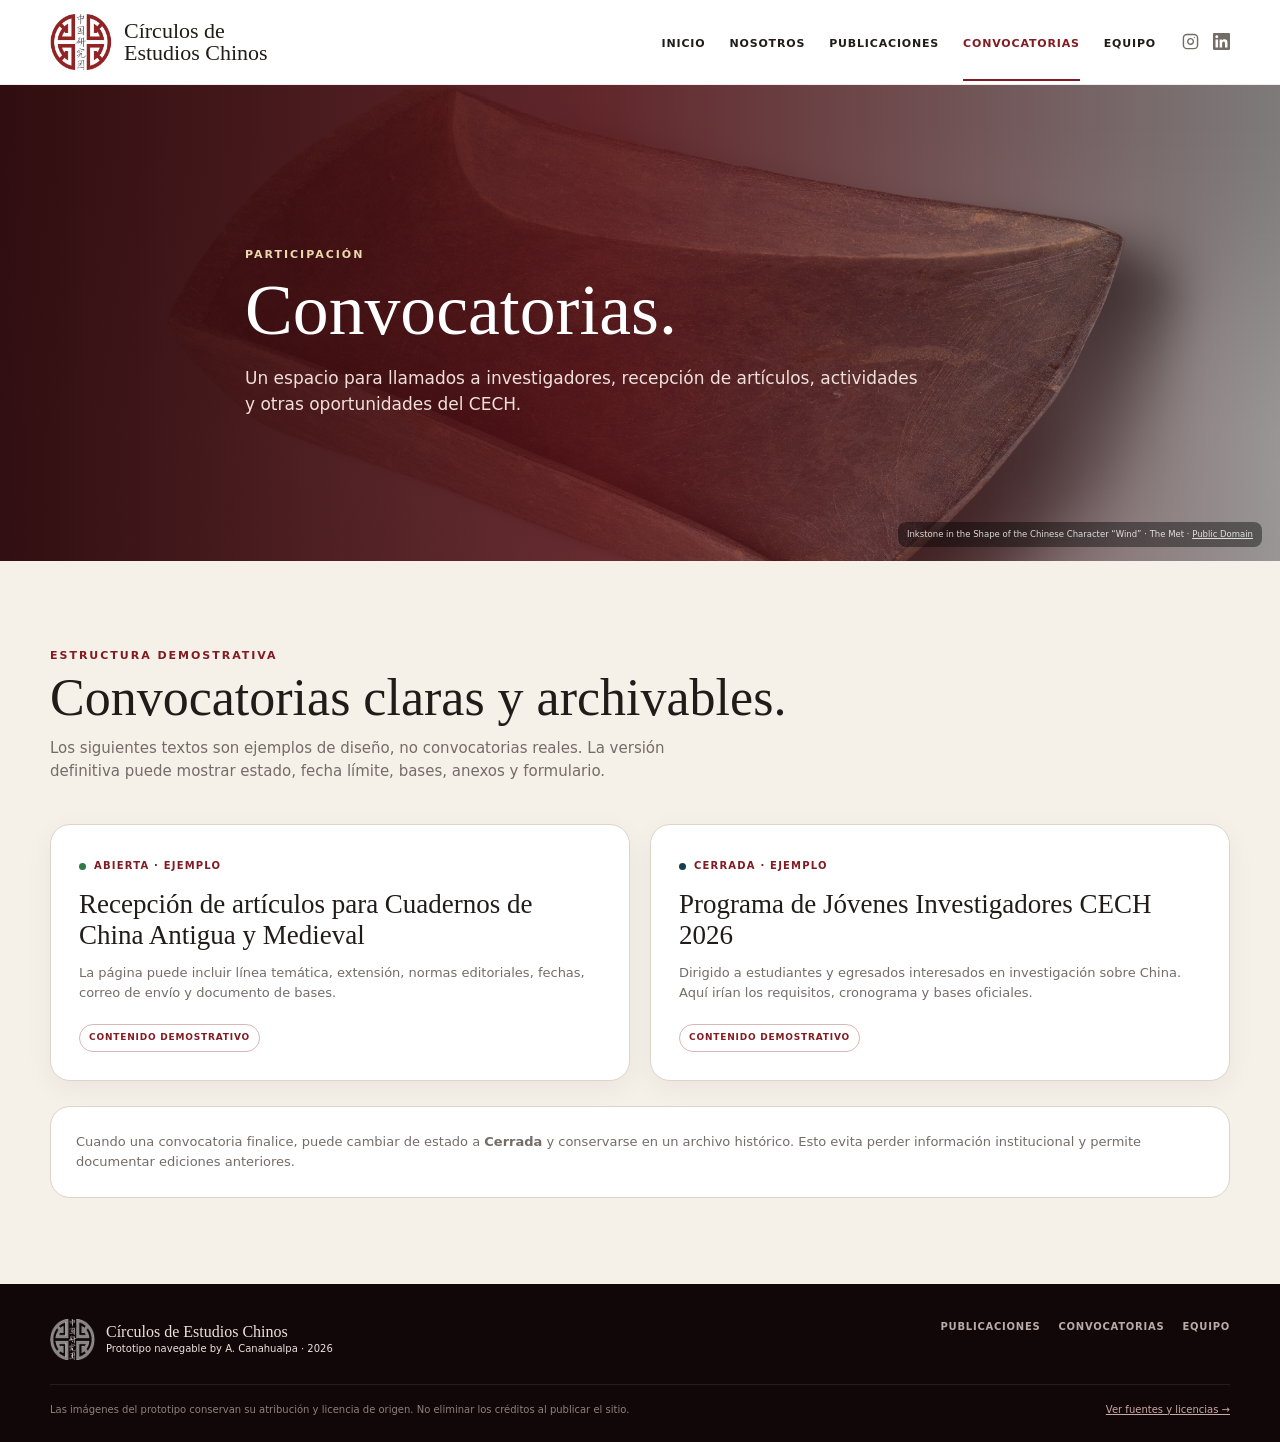
==== commit fa27a74f: "dd <!---<small>Propuesta de sitio institucional</small>--->" ====
--- a/convocatorias/index.html
+++ b/convocatorias/index.html
@@ -14,7 +14,8 @@
                 <a class="brand" href="./">
                     <img src="../assets/images/Logo-CECH-main.png" alt="Logo CECH">
                     <div class="brand-name">
-                        Círculos de<br>Estudios Chinos<small>Propuesta de sitio institucional</small>
+                        Círculos de<br>Estudios Chinos
+                        <!---<small>Propuesta de sitio institucional</small>--->
                     </div>
                 </a>
                 <button class="menu-btn" aria-label="Abrir menú">☰</button>
--- a/assets/css/styles.css
+++ b/assets/css/styles.css
@@ -209,7 +209,7 @@
 .team-page{background:#fff}
 .team-note{max-width:760px;color:var(--muted);margin-bottom:30px}
 .team-grid{display:grid;grid-template-columns:repeat(3,1fr);gap:19px}
-.team-card{border:1px solid var(--line);border-radius:20px;padding:26px;background:#fff;box-shadow:0 7px 24px rgba(44,22,18,.045)}
+.team-card{position:relative;border:1px solid var(--line);border-radius:20px;padding:26px;background:#fff;box-shadow:0 7px 24px rgba(44,22,18,.045)}
 .avatar{width:74px;height:74px;border-radius:50%;display:grid;place-items:center;background:linear-gradient(145deg,#e7d5bd,#c7a25b);color:var(--wine);font:500 26px Georgia,"Times New Roman",serif;margin-bottom:18px}
 .team-card h3{font:500 22px/1.1 Georgia,"Times New Roman",serif;margin:0 0 5px}.role{font-size:10px;text-transform:uppercase;letter-spacing:.1em;font-weight:850;color:var(--wine)}.team-card p{font-size:12px;color:var(--muted)}
 
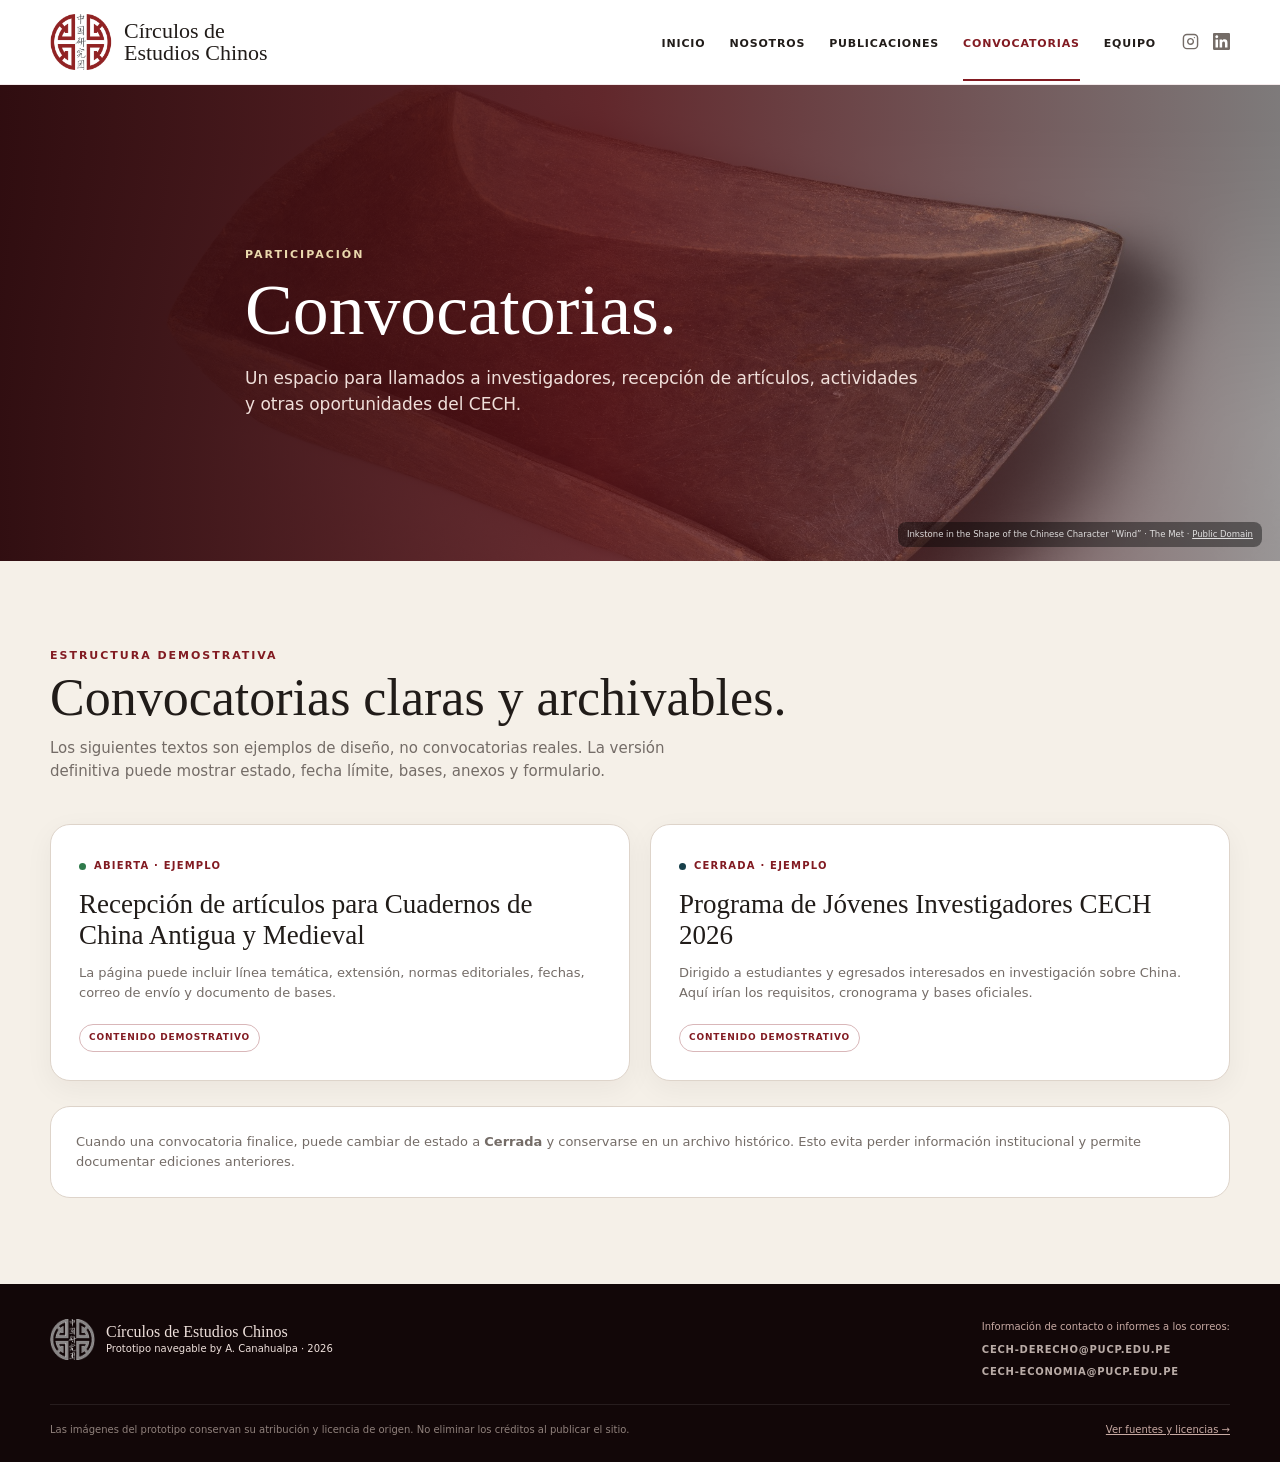
==== commit f9eec430: "ffa fdaafd" ====
--- a/convocatorias/index.html
+++ b/convocatorias/index.html
@@ -21,7 +21,7 @@
                 <button class="menu-btn" aria-label="Abrir menú">☰</button>
                 <nav class="navlinks">
                     <a href="../" class="">Inicio</a>
-                    <a href="../#nosotros" class="">Nosotros</a>
+                    <a href="../nosotros/" class="">Nosotros</a>
                     <a href="../publicaciones/" class="">Publicaciones</a>
                     <a href="../convocatorias/" class="active">Convocatorias</a>
                     <a href="../equipo/" class="">Equipo</a>
@@ -98,11 +98,10 @@
                             <span>Prototipo navegable by A. Canahualpa · 2026</span>
                         </div>
                     </div>
-                    <div class="footer-links">
-                        <a href="../publicaciones/">Publicaciones</a>
-                        <a href="../convocatorias/">Convocatorias</a>
-                        <a href="../equipo/">Equipo</a>
-                        <!---<a href="../creditos">Créditos visuales</a>--->
+                    <div class="footer-links" style="flex-direction:column;align-items:flex-start;gap:7px">
+                        <span style="text-transform:none;letter-spacing:0;font-weight:400;color:#c8aaa3">Información de contacto o informes a los correos:</span>
+                        <a href="mailto:cech-derecho@pucp.edu.pe">cech-derecho@pucp.edu.pe</a>
+                        <a href="mailto:cech-economia@pucp.edu.pe">cech-economia@pucp.edu.pe</a>
                     </div>
                 </div>
                 <div class="footer-credit-note">
